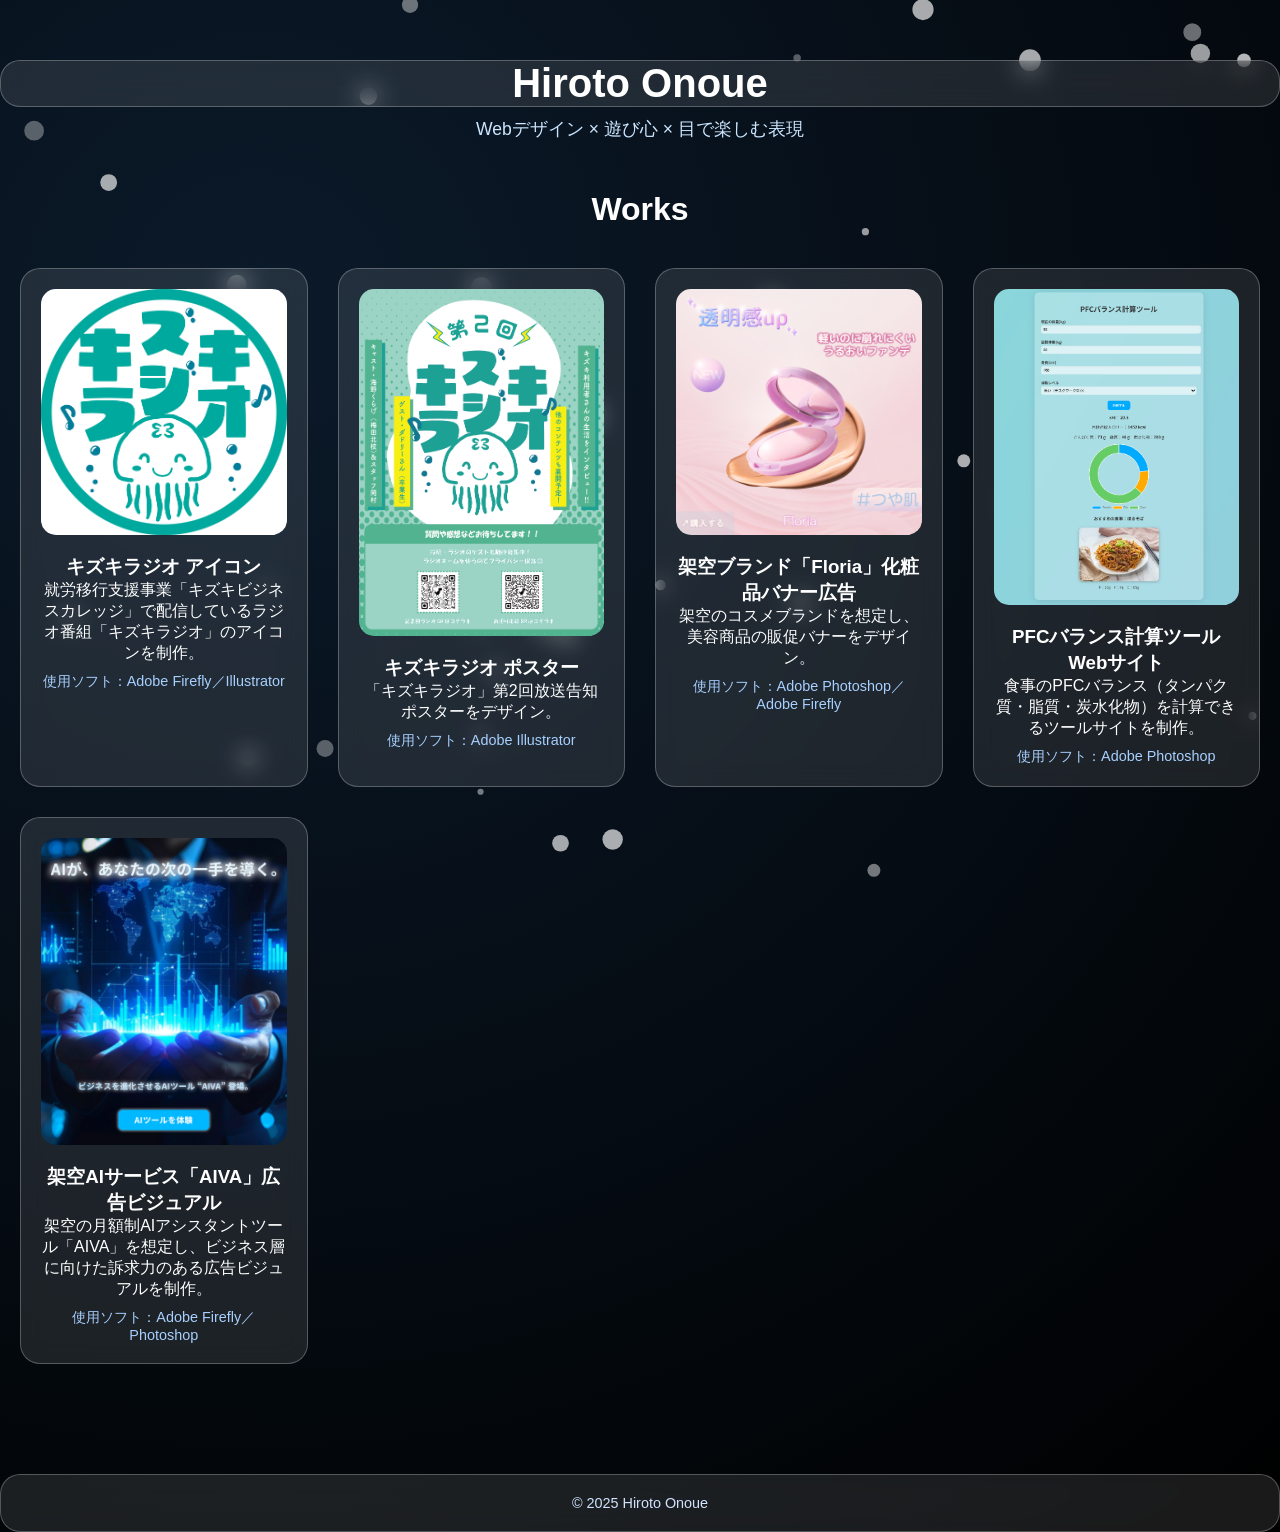
==== index.html @ 46850fa3 "Add files via upload" ====
<!DOCTYPE html>
<html lang="ja">
<head>
  <meta charset="UTF-8">
  <meta name="viewport" content="width=device-width, initial-scale=1.0">
  <title>Hiroto Onoue Portfolio</title>
  <link rel="stylesheet" href="style.css">
</head>
<body>
  <div id="background">
    <canvas id="bubbles"></canvas>
  </div>

  <header>
    <h1 class="glass">Hiroto Onoue</h1>
    <p class="subtitle">Webデザイン × 遊び心 × 目で楽しむ表現</p>
  </header>

  <main>
    <section class="works">
      <h2 class="section-title">Works</h2>
      <div class="gallery" id="gallery"></div>
    </section>
  </main>

  <footer class="glass">
    <p>© 2025 Hiroto Onoue</p>
  </footer>

  <script src="works-data.js"></script>
  <script src="render-gallery.js"></script>
  <script src="script.js"></script>
</body>
</html>
---- style.css ----
* {
  margin: 0;
  padding: 0;
  box-sizing: border-box;
  font-family: "Noto Sans JP", sans-serif;
}

body {
  overflow-x: hidden;
  color: #fff;
  background: radial-gradient(circle at 20% 20%, #0b1a2a, #000);
  position: relative;
  min-height: 100vh;
}

/* 背景バブル */
#bubbles {
  position: fixed;
  top: 0;
  left: 0;
  width: 100%;
  height: 100%;
  z-index: 0;
}

header {
  text-align: center;
  margin-top: 60px;
  position: relative;
  z-index: 2;
}

h1 {
  font-size: 2.5rem;
  margin-bottom: 10px;
  backdrop-filter: blur(10px);
}

.subtitle {
  font-size: 1.1rem;
  color: #cce6ff;
}

main {
  padding: 50px 20px;
  z-index: 2;
  position: relative;
}

.section-title {
  font-size: 2rem;
  text-align: center;
  margin-bottom: 40px;
}

.gallery {
  display: grid;
  grid-template-columns: repeat(auto-fit, minmax(280px, 1fr));
  gap: 30px;
  justify-items: center;
}

.work {
  width: 100%;
  max-width: 340px;
  border-radius: 20px;
  padding: 20px;
  text-align: center;
  transition: transform 0.3s ease, box-shadow 0.3s ease;
}

.work img {
  width: 100%;
  height: auto;
  border-radius: 15px;
  margin-bottom: 15px;
}

.work:hover {
  transform: translateY(-8px);
  box-shadow: 0 10px 20px rgba(255, 255, 255, 0.15);
}

.glass {
  background: rgba(255, 255, 255, 0.1);
  border: 1px solid rgba(255, 255, 255, 0.25);
  backdrop-filter: blur(12px);
  border-radius: 20px;
}

.tool {
  font-size: 0.9rem;
  color: #a8d0ff;
  margin-top: 8px;
}

footer {
  text-align: center;
  padding: 20px;
  margin-top: 60px;
  font-size: 0.9rem;
  color: #d0e4ff;
}


/* 🔹 PFCツールリンクの見た目 */
.link-work {
  text-decoration: none;
  color: inherit;
}
.link-work:hover {
  transform: translateY(-8px) scale(1.02);
  box-shadow: 0 10px 25px rgba(255, 255, 255, 0.2);
}
.work-detail-page {
  max-width: 700px;
  margin: 60px auto;
  padding: 0 20px;
  position: relative;
  z-index: 2;
}

.back-link {
  display: inline-block;
  padding: 8px 16px;
  margin-bottom: 20px;
  color: #fff;
  text-decoration: none;
}

.work-detail-card {
  padding: 30px;
  text-align: left;
}

.detail-img {
  width: 100%;
  border-radius: 15px;
  margin: 15px 0;
}

.detail-description p {
  margin-bottom: 12px;
  line-height: 1.8;
}
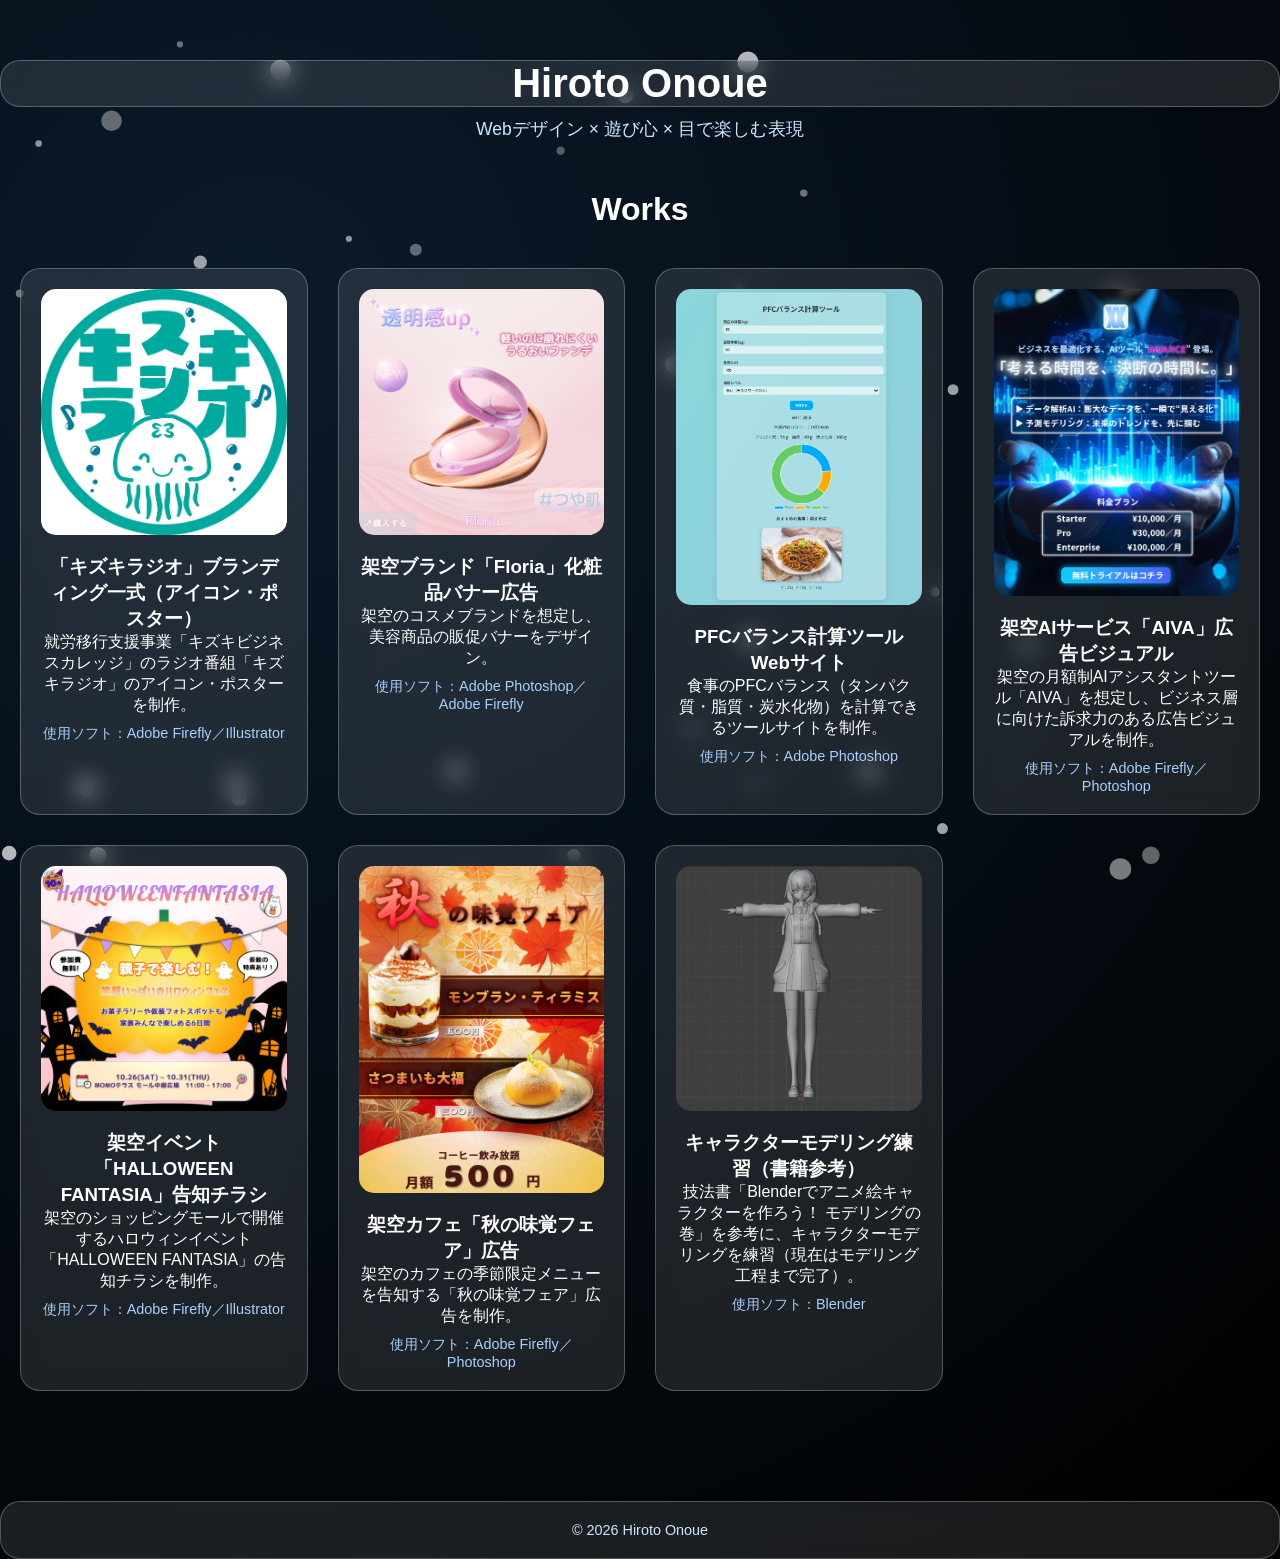
==== commit 40da12c6: "Add files via upload" ====
--- a/index.html
+++ b/index.html
@@ -24,7 +24,7 @@
   </main>
 
   <footer class="glass">
-    <p>© 2025 Hiroto Onoue</p>
+    <p>© 2026 Hiroto Onoue</p>
   </footer>
 
   <script src="works-data.js"></script>
--- a/style.css
+++ b/style.css
@@ -143,3 +143,12 @@
   margin-bottom: 12px;
   line-height: 1.8;
 }
+.detail-image-gallery {
+  display: flex;
+  flex-direction: column;
+  gap: 15px;
+}
+
+.detail-image-gallery .detail-img {
+  margin: 0;
+}
